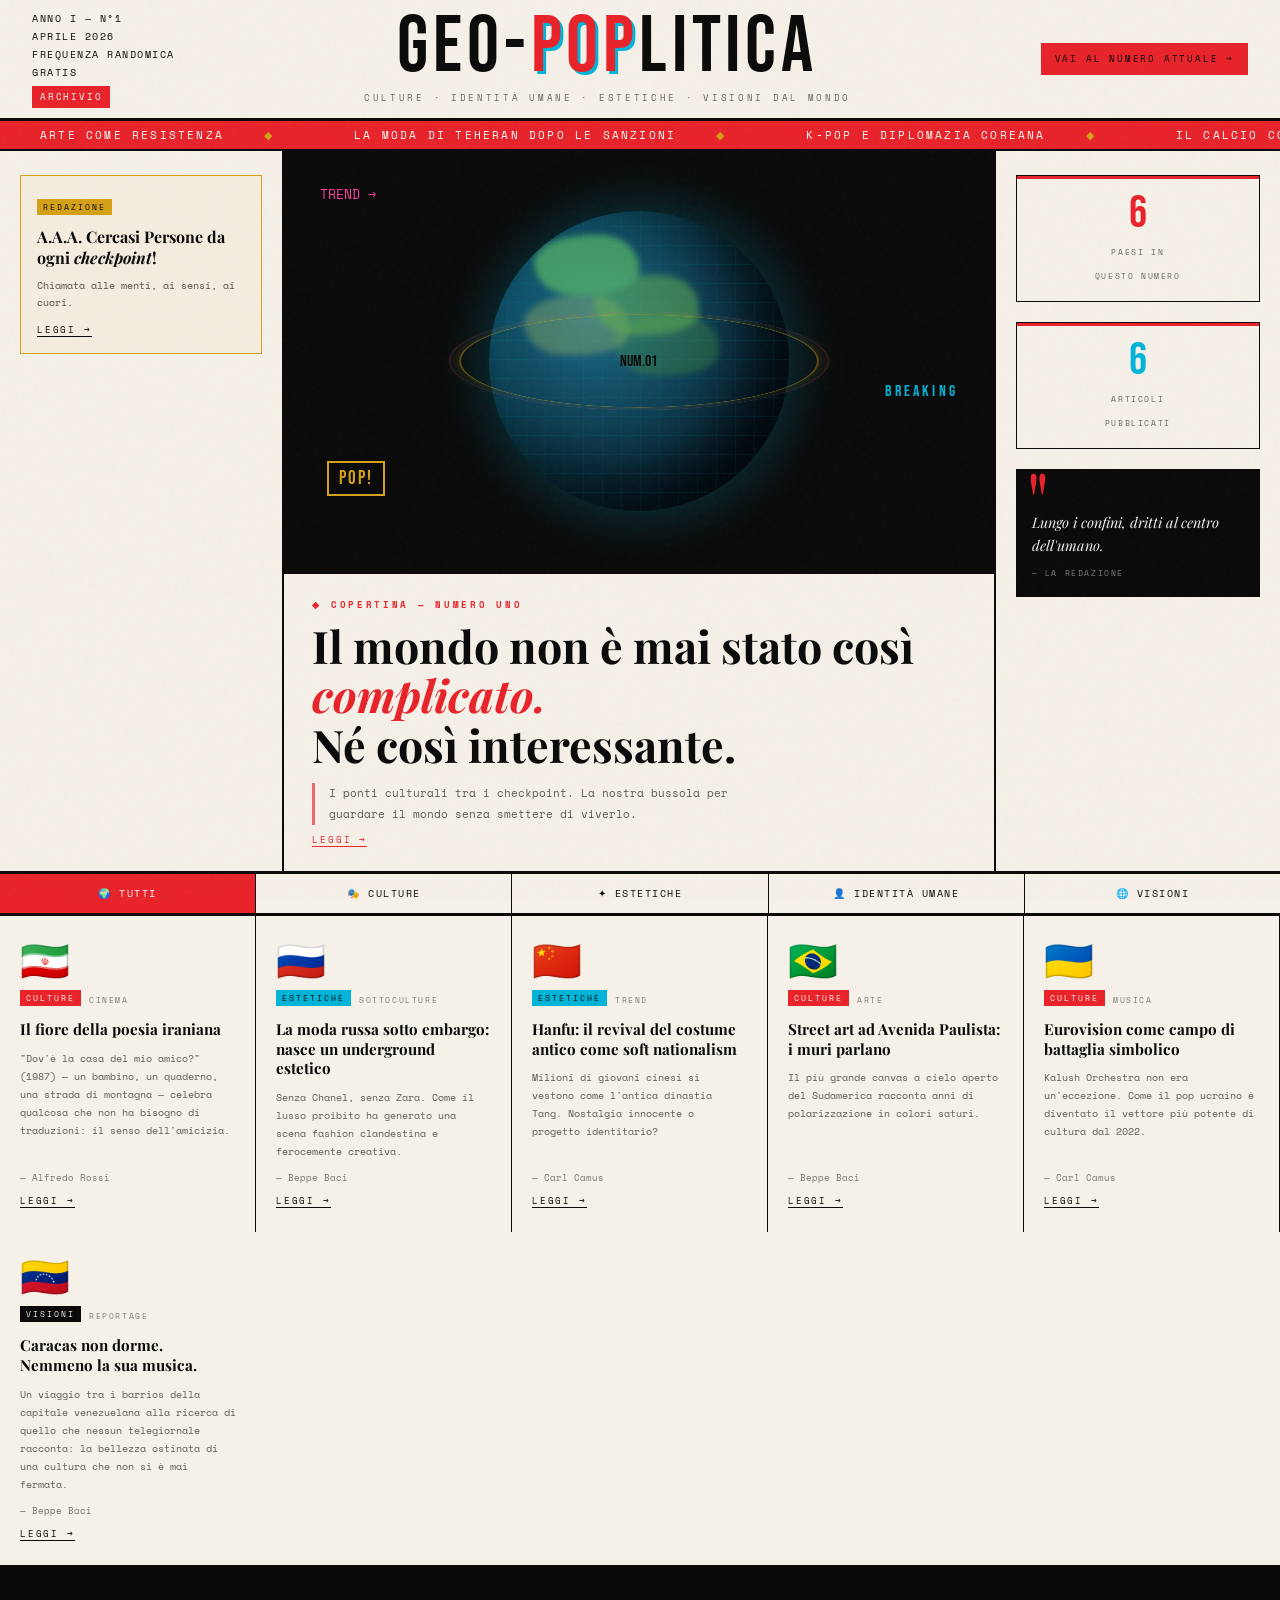
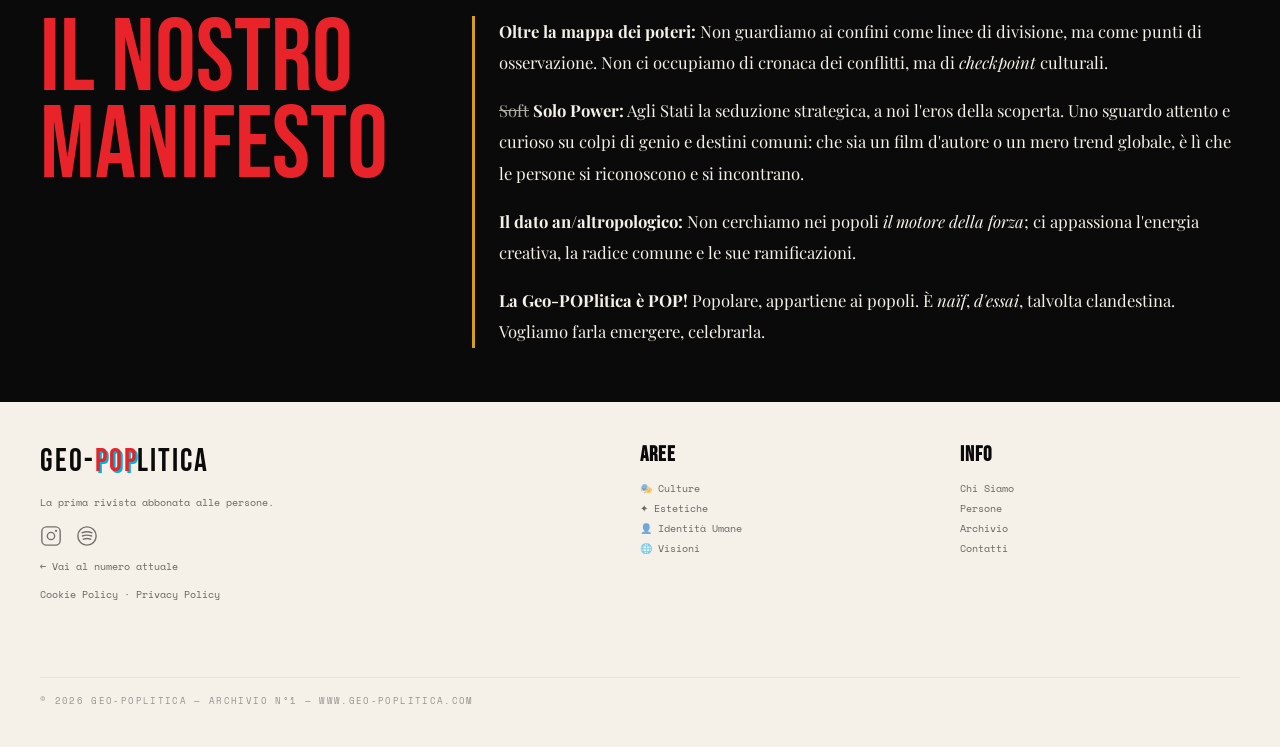
==== archivio/numero-1/index.html @ ca0d6c52 "Update index.html" ====
<!DOCTYPE html>
<html lang="it">
<head>
<meta charset="UTF-8">
<meta name="viewport" content="width=device-width, initial-scale=1.0">
<title>Geo-POPlitica — N°1 Aprile 2026</title>
<link href="https://fonts.googleapis.com/css2?family=Bebas+Neue&family=Oswald:wght@700&family=Playfair+Display:ital,wght@0,400;0,700;1,400;1,700&family=Space+Mono:ital@0;1&display=swap" rel="stylesheet">
<style>
:root{--bg:#f5f0e8;--ink:#0a0a0a;--accent:#e8232a;--gold:#d4a017;--cyan:#00b4d8;--pink:#ff3fa4;--cream:#f5f0e8;--border:rgba(10,10,10,0.15)}
*,*::before,*::after{box-sizing:border-box;margin:0;padding:0}
body{background:var(--bg);color:var(--ink);font-family:'Space Mono',monospace;overflow-x:hidden;cursor:crosshair}
body::before{content:'';position:fixed;inset:0;background-image:url("data:image/svg+xml,%3Csvg viewBox='0 0 256 256' xmlns='http://www.w3.org/2000/svg'%3E%3Cfilter id='noise'%3E%3CfeTurbulence type='fractalNoise' baseFrequency='0.9' numOctaves='4' stitchTiles='stitch'/%3E%3C/filter%3E%3Crect width='100%25' height='100%25' filter='url(%23noise)' opacity='0.04'/%3E%3C/svg%3E");pointer-events:none;z-index:999;opacity:0.6}

.masthead{border-bottom:3px solid var(--ink);padding:10px 32px;display:flex;justify-content:space-between;align-items:center;background:var(--bg);position:sticky;top:0;z-index:100}
.issue-info{font-size:10px;letter-spacing:0.15em;text-transform:uppercase;line-height:1.8}
.freq-label{display:inline}
.freq-label br{display:none}.archive-badge{display:inline-block;background:var(--accent);color:white;font-size:9px;letter-spacing:0.2em;text-transform:uppercase;padding:3px 8px;margin-top:4px}
.logo{text-align:center;flex:1;cursor:pointer}
.logo-main{font-family:'Bebas Neue',sans-serif;font-size:clamp(2.5rem,7vw,5rem);letter-spacing:0.06em;line-height:0.9;display:block}
.logo-geo{color:var(--ink)}
.logo-litica{color:var(--ink)}
.logo-pop{color:var(--accent);position:relative;display:inline-block}
.logo-pop::after{content:'POP';font-family:'Bebas Neue',sans-serif;position:absolute;left:3px;top:3px;color:var(--cyan);z-index:-1;letter-spacing:0.06em}
.logo-sub{font-size:9px;letter-spacing:0.3em;text-transform:uppercase;color:var(--ink);opacity:0.6}
.nav-right{font-size:10px;letter-spacing:0.1em;text-transform:uppercase;text-align:right;line-height:2.2}
.nav-right a{display:block;color:var(--ink);text-decoration:none;transition:color 0.2s}
.nav-right a:hover{color:var(--accent)}

/* 3B FIX: bottone visibile rosso con testo sempre bianco */
.btn-numero-attuale{display:inline-block;background:var(--accent);color:white;font-size:9px;letter-spacing:0.2em;text-transform:uppercase;padding:6px 14px;text-decoration:none;transition:background 0.2s;border:none}
.btn-numero-attuale:hover{background:#b01020;color:white}

.ticker-wrap{background:var(--accent);color:white;overflow:hidden;padding:6px 0;border-bottom:2px solid var(--ink)}
.ticker{display:flex;white-space:nowrap;animation:ticker 30s linear infinite;font-size:11px;letter-spacing:0.2em;text-transform:uppercase}
.ticker span{padding:0 40px}
.ticker span::after{content:'◆';margin-left:40px;color:var(--gold)}
@keyframes ticker{0%{transform:translateX(0)}100%{transform:translateX(-50%)}}

.tag{font-size:8px;letter-spacing:0.25em;text-transform:uppercase;background:var(--ink);color:var(--cream);padding:2px 6px;display:inline-block;margin-bottom:4px}
.tag.red{background:var(--accent);color:white}
.tag.gold{background:var(--gold);color:#0a0a0a}
.tag.cyan{background:var(--cyan);color:#0a0a0a}
.tag-sub{font-size:8px;letter-spacing:0.2em;text-transform:uppercase;opacity:0.5}

#page-home{display:block}
#page-articolo{display:none}

.hero{display:grid;grid-template-columns:1fr 2.5fr 1fr;border-bottom:3px solid var(--ink);min-height:70vh}
.col-left{border-right:2px solid var(--ink);padding:24px 20px;display:flex;flex-direction:column;gap:20px}
.cercasi-box{border:1px solid var(--gold);padding:16px;cursor:pointer;background:rgba(212,160,23,0.04);transition:background 0.2s}
.cercasi-box:hover{background:rgba(212,160,23,0.10)}
.cercasi-box h3{font-family:'Playfair Display',serif;font-size:1rem;line-height:1.3;margin:8px 0;font-weight:700}
.cercasi-box p{font-size:10px;line-height:1.7;opacity:0.7}
.col-center{border-right:2px solid var(--ink);display:flex;flex-direction:column;overflow:hidden}

/* Cover text cliccabile */
.cover-text{padding:24px 28px;background:var(--bg);border-top:3px solid var(--ink);cursor:pointer;transition:background 0.2s}
.cover-text:hover{background:#ede8df}
.cover-visual{flex:1;position:relative;background:#0a0a0a;display:flex;align-items:center;justify-content:center;min-height:420px;overflow:hidden}

.globe-container{position:relative;width:300px;height:300px}
.globe{width:300px;height:300px;border-radius:50%;background:radial-gradient(circle at 35% 35%,#1a6b8a,#0a2a3a 60%,#000810);position:relative;box-shadow:inset -30px -20px 60px rgba(0,0,0,0.8),inset 15px 10px 40px rgba(0,180,216,0.15),0 0 60px rgba(0,180,216,0.3);overflow:hidden;animation:globeRotate 20s linear infinite}
@keyframes globeRotate{0%,100%{box-shadow:inset -30px -20px 60px rgba(0,0,0,0.8),inset 15px 10px 40px rgba(0,180,216,0.15),0 0 60px rgba(0,180,216,0.3)}50%{box-shadow:inset -20px -30px 60px rgba(0,0,0,0.8),inset 25px 5px 40px rgba(0,180,216,0.2),0 0 80px rgba(0,180,216,0.4)}}
.globe::before{content:'';position:absolute;inset:0;background:repeating-linear-gradient(0deg,transparent,transparent 18px,rgba(0,180,216,0.08) 18px,rgba(0,180,216,0.08) 19px),repeating-linear-gradient(90deg,transparent,transparent 18px,rgba(0,180,216,0.06) 18px,rgba(0,180,216,0.06) 19px);border-radius:50%}
.globe::after{content:'';position:absolute;top:8%;left:15%;width:35%;height:20%;background:rgba(100,200,100,0.6);border-radius:60% 40% 50% 40%/50% 60% 40% 60%;filter:blur(3px);box-shadow:60px 40px 0 rgba(100,180,80,0.5),-10px 60px 0 rgba(150,180,100,0.4),80px 80px 0 rgba(80,160,60,0.3)}
.globe-ring{position:absolute;top:50%;left:50%;transform:translate(-50%,-50%) rotateX(75deg);width:360px;height:360px;border-radius:50%;border:2px solid rgba(212,160,23,0.4);box-shadow:0 0 20px rgba(212,160,23,0.2)}
.globe-ring-2{position:absolute;top:50%;left:50%;transform:translate(-50%,-50%) rotateX(75deg) rotateZ(30deg);width:380px;height:380px;border-radius:50%;border:1px solid rgba(255,63,164,0.3)}
.pop-el{position:absolute;font-family:'Bebas Neue',sans-serif;animation:float 6s ease-in-out infinite}
.pop-el:nth-child(1){top:12%;right:8%;font-size:3.5rem;color:var(--accent);opacity:0.9}
.pop-el:nth-child(2){bottom:18%;left:6%;font-size:1.2rem;color:var(--gold);border:2px solid var(--gold);padding:4px 10px;animation-delay:-2s;letter-spacing:0.1em}
.pop-el:nth-child(3){top:55%;right:5%;font-size:1rem;color:#00b4d8;animation-delay:-4s;letter-spacing:0.2em}
.pop-el:nth-child(4){top:8%;left:5%;font-size:0.8rem;color:#ff3fa4;font-family:'Space Mono',monospace;animation-delay:-1s}
@keyframes float{0%,100%{transform:translateY(0)}50%{transform:translateY(-12px)}}

.cover-kicker{font-size:9px;letter-spacing:0.3em;text-transform:uppercase;color:var(--accent);margin-bottom:10px;font-weight:bold}
.cover-headline{font-family:'Playfair Display',serif;font-size:clamp(1.6rem,3.5vw,2.8rem);line-height:1.1;font-weight:700;margin-bottom:14px}
.cover-headline em{font-style:italic;color:var(--accent)}
.cover-desc{font-size:11px;line-height:1.9;opacity:0.65;max-width:460px;border-left:3px solid var(--accent);padding-left:14px}
.cover-hint{font-size:9px;letter-spacing:0.2em;text-transform:uppercase;color:var(--accent);border-bottom:1px solid var(--accent);width:fit-content;margin-top:8px;display:block;cursor:pointer}

.col-right{padding:24px 20px;display:flex;flex-direction:column;gap:20px}
.stat-block{text-align:center;border:1px solid var(--ink);padding:16px 10px;position:relative}
.stat-block::before{content:'';position:absolute;top:0;left:0;right:0;height:3px;background:var(--accent)}
.stat-num{font-family:'Bebas Neue',sans-serif;font-size:2.8rem;color:var(--accent);line-height:1;display:block}
.stat-label{font-size:8px;letter-spacing:0.2em;text-transform:uppercase;opacity:0.6;margin-top:4px;line-height:1.5}
.pullquote{background:var(--ink);color:var(--cream);padding:18px 16px;position:relative}
.pullquote::before{content:'"';font-family:'Playfair Display',serif;font-size:5rem;color:var(--accent);position:absolute;top:-10px;left:10px;line-height:1}
.pullquote p{font-family:'Playfair Display',serif;font-style:italic;font-size:0.9rem;line-height:1.6;padding-top:24px}
.pullquote cite{display:block;font-size:8px;letter-spacing:0.2em;text-transform:uppercase;opacity:0.5;margin-top:10px;font-style:normal}

.sections-bar{display:flex;border-bottom:3px solid var(--ink);overflow-x:auto}
.section-tab{flex:1;min-width:100px;padding:12px 16px;text-align:center;font-size:10px;letter-spacing:0.15em;text-transform:uppercase;border-right:1px solid var(--ink);cursor:pointer;transition:background 0.2s,color 0.2s;color:var(--ink)}
.section-tab:last-child{border-right:none}
.section-tab:hover{background:var(--ink);color:var(--cream)}
.section-tab.active{background:var(--accent);color:white}

.card-grid{display:grid;grid-template-columns:repeat(5,1fr);border-bottom:3px solid var(--ink)}
.card{border-right:1px solid var(--ink);padding:24px 20px;display:flex;flex-direction:column;gap:10px;cursor:pointer;overflow:hidden;transition:background 0.3s,color 0.3s;color:var(--ink)}
.card:hover{background:var(--ink);color:var(--cream)}
.card:last-child{border-right:none}
.card-icon{font-size:2.5rem;line-height:1}
.card-tags{display:flex;align-items:center;gap:8px;flex-wrap:wrap}
.card h3{font-family:'Playfair Display',serif;font-size:0.95rem;line-height:1.3;font-weight:700}
.card p{font-size:10px;line-height:1.8;opacity:0.65;flex:1}
.card-link{font-size:9px;letter-spacing:0.2em;text-transform:uppercase;color:inherit;border-bottom:1px solid currentColor;width:fit-content}
.card-autore{font-size:9px;opacity:0.55;color:inherit}

/* Empty state */
.empty-state{padding:32px 24px;text-align:center;border:1px dashed var(--border);color:var(--ink);opacity:0.5;font-size:11px;letter-spacing:0.2em;text-transform:uppercase;grid-column:1/-1}

/* MANIFESTO — solo strong è bold */
.manifesto{padding:48px 40px;display:grid;grid-template-columns:1fr 2fr;gap:48px;align-items:start;border-bottom:3px solid var(--ink);background:#0a0a0a;color:#f5f0e8}
.manifesto-label{font-family:'Bebas Neue',sans-serif;font-size:clamp(3rem,8vw,7rem);line-height:0.85;color:var(--accent)}
.manifesto-text{font-family:'Playfair Display',serif;font-size:clamp(0.9rem,1.3vw,1.1rem);line-height:1.9;border-left:3px solid var(--gold);padding-left:24px;color:#f5f0e8;font-weight:400 !important;font-style:normal !important}
.manifesto-text *{font-weight:400 !important;font-style:normal !important}
.manifesto-text strong{font-weight:700 !important;font-style:normal !important}
.manifesto-text em{font-style:italic !important;font-weight:400 !important}
.manifesto-text s{text-decoration:line-through;opacity:0.7}
.manifesto-text p{margin-bottom:16px}
.manifesto-text p:last-child{margin-bottom:0}

.articolo-wrap{max-width:780px;margin:0 auto;padding:48px 40px}
.articolo-back{font-size:10px;letter-spacing:0.2em;text-transform:uppercase;color:var(--accent);cursor:pointer;display:inline-flex;align-items:center;gap:8px;margin-bottom:24px;border-bottom:1px solid var(--accent);padding-bottom:4px}
.articolo-back:hover{opacity:0.7}
.articolo-meta{display:flex;align-items:center;gap:10px;flex-wrap:wrap;margin-bottom:16px}
.articolo-paese-label{font-size:10px;letter-spacing:0.15em;text-transform:uppercase;opacity:0.5}
.articolo-titolo{font-family:'Playfair Display',serif;font-size:clamp(1.8rem,4vw,3rem);line-height:1.15;font-weight:700;margin-bottom:24px}
.articolo-titolo em{font-style:italic;color:var(--accent)}
.articolo-titolo i{font-style:italic}
.articolo-divider{border:none;border-top:3px solid var(--ink);margin-bottom:32px}
.articolo-body{font-family:'Playfair Display',serif;font-size:1.1rem;line-height:1.9}
.articolo-body p{margin-bottom:20px}
.articolo-body em{font-style:italic}
.em-rosso{font-style:italic;color:var(--accent)}
.articolo-body strong{font-weight:700}
.firma-label{font-size:9px;letter-spacing:0.2em;text-transform:uppercase;opacity:0.5}
.btn-link{display:inline-block;background:var(--accent);color:white;padding:12px 24px;font-family:'Space Mono',monospace;font-size:11px;letter-spacing:0.15em;text-transform:uppercase;text-decoration:none;margin-top:8px;transition:background 0.2s}
.btn-link:hover{background:var(--ink)}

footer{display:grid;grid-template-columns:2fr 1fr 1fr;gap:40px;padding:40px;border-top:3px solid var(--ink);background:var(--bg)}
footer h4{font-family:'Bebas Neue',sans-serif;font-size:1.3rem;margin-bottom:12px;letter-spacing:0.05em}
footer p,footer li{font-size:10px;line-height:2;opacity:0.6;list-style:none}
footer a{color:inherit;text-decoration:none}
footer a:hover{color:var(--accent)}
.footer-logo{font-family:'Bebas Neue',sans-serif;font-size:2rem;margin-bottom:12px;display:block;cursor:pointer;letter-spacing:0.06em;color:var(--ink)}
.footer-pop{color:var(--accent);display:inline-block;text-shadow:2px 2px 0 var(--cyan)}
.footer-social-icon{color:#0a0a0a;opacity:0.55;display:flex;align-items:center;text-decoration:none;transition:color 0.2s,opacity 0.2s}
.footer-social-icon:hover{color:var(--accent);opacity:1}
/* mobile-pullquote: hidden on desktop */
.mobile-pullquote{display:none}
.copyright{border-top:1px solid var(--border);margin-top:32px;padding-top:16px;font-size:9px;letter-spacing:0.15em;opacity:0.4;text-transform:uppercase}

/* ── HAMBURGER (mobile) ── */
.nav-hamburger{display:none;flex-direction:column;gap:4px;cursor:pointer;padding:4px;background:none;border:none}
.nav-hamburger span{display:block;width:20px;height:2px;background:var(--ink)}
.nav-mobile-menu{display:none;position:absolute;top:100%;right:0;background:var(--bg);border:2px solid var(--ink);border-top:none;z-index:200;min-width:180px}
.nav-mobile-menu a{display:block;padding:10px 16px;font-size:10px;letter-spacing:0.15em;text-transform:uppercase;color:var(--ink);text-decoration:none;border-bottom:1px solid rgba(0,0,0,0.1)}
.nav-mobile-menu a:last-child{border-bottom:none}
.nav-mobile-menu a:hover{color:var(--accent)}
.nav-mobile-menu.open{display:block}
.masthead{position:relative}

@keyframes slideIn{from{opacity:0;transform:translateY(20px)}to{opacity:1;transform:translateY(0)}}
.page-enter{animation:slideIn 0.4s ease both}

@media(max-width:900px){
  .masthead{padding:8px 16px}
  .issue-info{font-size:8px;line-height:1.6}
  .logo-sub{font-size:7px;letter-spacing:0.2em}
  .nav-right{display:none}
  .nav-hamburger{display:flex}
  .freq-label{display:block}
  .freq-label br{display:block}
  .hero{display:flex;flex-direction:column;min-height:auto}
  .col-center{order:1;border-right:none}
  .col-center .cover-text{border-bottom:2px solid var(--ink)}
  .col-left{order:2;display:block;border-right:none;border-bottom:2px solid var(--ink);padding:0;gap:0}
  .col-right{order:3;display:flex;flex-direction:row;flex-wrap:wrap;border-top:1px solid rgba(0,0,0,0.1);padding:0;gap:0;border-bottom:2px solid var(--ink)}
  .col-right .stat-block{flex:1 0 40%;border:none;border-right:1px solid rgba(0,0,0,0.1);padding:10px 8px}
  .col-right .stat-block:last-of-type{border-right:none}
  .col-right .stat-num{font-size:2rem}
  .col-right .stat-label{font-size:7px}
  .col-right .pullquote{display:none}
  /* 4: mobile pullquote between cards and manifesto */
  .mobile-pullquote{
    display:block;
    background:#0a0a0a;
    color:#f5f0e8;
    padding:20px 20px 16px;
    position:relative;
    border-bottom:3px solid var(--ink)
  }
  .mobile-pullquote::before{content:'"';font-family:'Playfair Display',serif;font-size:4rem;color:var(--accent);position:absolute;top:-8px;left:12px;line-height:1}
  .mobile-pullquote p{font-family:'Playfair Display',serif;font-style:italic;font-size:0.95rem;line-height:1.6;padding-top:20px;color:#f5f0e8}
  .mobile-pullquote cite{display:block;font-size:8px;letter-spacing:0.2em;text-transform:uppercase;opacity:0.45;margin-top:8px;font-style:normal;color:#f5f0e8}
  .cover-hint{margin-top:6px}
  .cercasi-box{margin:12px;width:calc(100% - 24px)}
  .sections-bar{overflow-x:auto;-webkit-overflow-scrolling:touch;scrollbar-width:none}
  .sections-bar::-webkit-scrollbar{display:none}
  .section-tab{flex:0 0 auto;padding:10px 12px;font-size:9px}
  .card-grid{grid-template-columns:repeat(2,1fr);border-bottom:3px solid var(--ink)}
  .card{padding:12px;gap:8px;min-height:160px;border-bottom:1px solid rgba(0,0,0,0.1);border-right:1px solid rgba(0,0,0,0.1)}
  .card:nth-child(even){border-right:none}
  .card:last-child{border-bottom:none}
  .card:nth-last-child(2):nth-child(odd){border-bottom:none}
  .card h3{font-size:0.85rem}
  .card p{font-size:9px}
  footer{grid-template-columns:1fr 1fr;padding:24px 16px;gap:16px}
  footer>div:first-child{grid-column:1/-1}
  footer>div:last-child{grid-column:1/-1}
  .manifesto{grid-template-columns:1fr;padding:28px 20px;gap:16px}
  .manifesto-label{font-size:3rem;margin-bottom:0}
  .manifesto-text{font-size:0.8rem}
  .articolo-wrap{padding:24px 16px}
}
/* ── REPORTAGE ── */
.art-occhiello{font-family:'Playfair Display',serif;font-size:1.05rem;line-height:1.7;font-style:italic;opacity:0.65;margin-bottom:28px;border-left:3px solid var(--accent);padding-left:16px}
.r-section-title{font-family:'Space Mono',monospace;font-size:10px;letter-spacing:0.35em;text-transform:uppercase;color:var(--accent);margin:32px 0 14px;border-bottom:1px solid rgba(232,35,42,0.25);padding-bottom:6px;clear:both}
.reportage p{font-family:'Playfair Display',serif;font-size:1.05rem;line-height:1.9;color:var(--ink);margin-bottom:20px}
.r-foto-placeholder{width:100%;display:flex;align-items:center;justify-content:center;font-family:'Space Mono',monospace;font-size:8px;letter-spacing:0.12em;text-transform:uppercase;text-align:center;padding:12px;min-height:180px}
.r-fp-scuro{background:#1a1a1a;color:rgba(245,240,232,0.25)}
.r-fp-caldo{background:#3d2010;color:rgba(245,240,232,0.25)}
.r-fp-cielo{background:#0a2a3d;color:rgba(245,240,232,0.25)}
.r-fp-verde{background:#0a1f0a;color:rgba(245,240,232,0.25)}
.r-fp-grigio{background:#1f1f1f;color:rgba(245,240,232,0.25)}
.r-foto-caption{display:flex;justify-content:space-between;font-family:'Space Mono',monospace;font-size:8px;letter-spacing:0.1em;opacity:0.4;padding:5px 0;border-top:1px solid rgba(0,0,0,0.1);margin-bottom:20px}
.r-foto-dx{display:grid;grid-template-columns:1fr 1fr;gap:28px;align-items:start;margin:24px 0}
.r-foto-sx{display:grid;grid-template-columns:1fr 1fr;gap:28px;align-items:start;margin:24px 0}
.r-testo{font-family:'Playfair Display',serif;font-size:1.05rem;line-height:1.9;color:var(--ink)}
.r-testo p{margin-bottom:16px}
.r-foto-col{}
.r-foto-doppia{display:grid;grid-template-columns:1fr 1fr;gap:16px;margin:24px 0}
.r-foto-feature{margin:32px 0;position:relative;overflow:hidden}
.r-foto-overlay{position:absolute;bottom:0;left:0;right:0;background:linear-gradient(to top,rgba(10,10,10,0.88),transparent);padding:24px 20px 16px}
.r-overlay-title{font-family:'Playfair Display',serif;font-size:1.1rem;font-weight:700;color:#f5f0e8;margin-bottom:5px}
.r-overlay-caption{display:flex;justify-content:space-between;font-family:'Space Mono',monospace;font-size:8px;color:rgba(245,240,232,0.45);letter-spacing:0.1em}
.r-nota-margine{float:right;width:200px;margin:0 0 20px 28px;border-left:3px solid var(--gold);padding-left:12px;clear:right}
.r-nota-label{font-family:'Space Mono',monospace;font-size:8px;letter-spacing:0.2em;text-transform:uppercase;color:var(--gold);display:block;margin-bottom:5px}
.r-nota-margine p{font-family:'Space Mono',monospace !important;font-size:9px !important;line-height:1.7;opacity:0.55;margin-bottom:0 !important}
.r-pullquote{margin:32px 0;padding:24px 28px;background:var(--ink);color:var(--cream);position:relative;clear:both}
.r-pullquote::before{content:'"';font-family:'Playfair Display',serif;font-size:5rem;color:var(--accent);position:absolute;top:-12px;left:14px;line-height:1}
.r-pullquote p{font-family:'Playfair Display',serif !important;font-style:italic;font-size:1.1rem !important;line-height:1.7;padding-top:24px;color:var(--cream) !important;margin-bottom:0 !important}
.r-pullquote cite{display:block;font-family:'Space Mono',monospace;font-size:8px;letter-spacing:0.2em;text-transform:uppercase;opacity:0.4;margin-top:10px;font-style:normal}
@media(max-width:700px){
  .r-foto-dx,.r-foto-sx,.r-foto-doppia{grid-template-columns:1fr}
  .r-nota-margine{float:none;width:100%;margin:0 0 16px 0}
  .r-foto-sx .r-foto-col{order:-1}
}
</style>
</head>
<body>

<header class="masthead">
  <div class="issue-info">
    Anno I — N°1<br>Aprile 2026<br><span class="freq-label">Frequenza <br class="freq-br">Randomica</span><br>Gratis<br>
    <span class="archive-badge">Archivio</span>
  </div>
  <div class="logo" onclick="window.location.href='../../index.html'">
    <span class="logo-main"><span class="logo-geo">GEO-</span><span class="logo-pop">POP</span><span class="logo-litica">LITICA</span></span>
    <span class="logo-sub">Culture · Identità Umane · Estetiche · Visioni dal Mondo</span>
  </div>
  <nav class="nav-right">
    <a href="../../index.html" class="btn-numero-attuale">Vai al numero attuale →</a>
  </nav>
  <button class="nav-hamburger" onclick="this.nextElementSibling.classList.toggle('open')" aria-label="Menu">
    <span></span><span></span><span></span>
  </button>
  <div class="nav-mobile-menu">
    <a href="../../index.html" class="btn-numero-attuale" style="margin:10px 16px;display:inline-block">Vai al numero attuale →</a>
  </div>
</header>

<div class="ticker-wrap">
  <div class="ticker">
    <span>Arte come resistenza</span><span>La moda di Teheran dopo le sanzioni</span><span>K-Pop e diplomazia coreana</span><span>Il calcio come soft power</span><span>I ponti culturali tra i check point</span>
    <span>Arte come resistenza</span><span>La moda di Teheran dopo le sanzioni</span><span>K-Pop e diplomazia coreana</span><span>Il calcio come soft power</span><span>I ponti culturali tra i check point</span>
  </div>
</div>

<div id="page-home" class="pagina">
  <main class="hero">
    <aside class="col-left">
      <div class="cercasi-box" onclick="apriArticolo('cercasi-collaboratori')">
        <span class="tag gold">Redazione</span>
        <h3>A.A.A. Cercasi Persone da ogni <em>checkpoint</em>!</h3>
        <p>Chiamata alle menti, ai sensi, ai cuori.</p>
        <span class="card-link" style="display:block;margin-top:12px">Leggi →</span>
      </div>
    </aside>

    <section class="col-center">
      <div class="cover-visual">
        <div class="globe-container">
          <div class="globe"></div><div class="globe-ring"></div><div class="globe-ring-2"></div>
        </div>
        <div class="pop-el">POP!</div>
        <div class="pop-el">BREAKING</div>
        <div class="pop-el">TREND →</div>
        <div class="pop-el">Num.01</div>
      </div>
      <!-- Cover text cliccabile apre l'editoriale -->
      <div class="cover-text" onclick="apriArticolo('n1-editoriale')">
        <div class="cover-kicker">◆ Copertina — Numero Uno</div>
        <h1 class="cover-headline">Il mondo non è mai stato così <em>complicato.</em><br>Né così interessante.</h1>
        <p class="cover-desc">I ponti culturali tra i checkpoint. La nostra bussola per guardare il mondo senza smettere di viverlo.</p>
        <p class="cover-hint">Leggi →</p>
      </div>
    </section>

    <aside class="col-right">
      <div class="stat-block"><span class="stat-num">6</span><span class="stat-label">Paesi in<br>questo numero</span></div>
      <div class="stat-block"><span class="stat-num" style="color:var(--cyan)">6</span><span class="stat-label">Articoli<br>pubblicati</span></div>
      <div class="pullquote">
        <p>Lungo i confini, dritti al centro dell'umano.</p>
        <cite>— La Redazione</cite>
      </div>
    </aside>
  </main>

  <nav class="sections-bar">
    <div class="section-tab active" id="tab-tutti"     onclick="filtra('Tutti',this)">🌍 Tutti</div>
    <div class="section-tab"        id="tab-culture"   onclick="filtra('Culture',this)">🎭 Culture</div>
    <div class="section-tab"        id="tab-estetiche" onclick="filtra('Estetiche',this)">✦ Estetiche</div>
    <div class="section-tab"        id="tab-identita"  onclick="filtra('Identità Umane',this)">👤 Identità Umane</div>
    <div class="section-tab"        id="tab-visioni"   onclick="filtra('Visioni',this)">🌐 Visioni</div>
  </nav>

  <section class="card-grid" id="card-grid"></section>

  <div class="mobile-pullquote">
    <p>Lungo i confini, dritti al centro dell'umano.</p>
    <cite>— La Redazione</cite>
  </div>

  <section class="manifesto">
    <div class="manifesto-label">Il nostro<br>mani&shy;festo</div>
    <div class="manifesto-text">
      <p><strong>Oltre la mappa dei poteri:</strong> Non guardiamo ai confini come linee di divisione, ma come punti di osservazione. Non ci occupiamo di cronaca dei conflitti, ma di <em>checkpoint</em> culturali.</p>
      <p><strong><s>Soft</s> Solo Power:</strong> Agli Stati la seduzione strategica, a noi l'eros della scoperta. Uno sguardo attento e curioso su colpi di genio e destini comuni: che sia un film d'autore o un mero trend globale, è lì che le persone si riconoscono e si incontrano.</p>
      <p><strong>Il dato an/altropologico:</strong> Non cerchiamo nei popoli <em>il motore della forza</em>; ci appassiona l'energia creativa, la radice comune e le sue ramificazioni.</p>
      <p><strong>La Geo-POPlitica è POP!</strong> Popolare, appartiene ai popoli. È <em>naïf</em>, <em>d'essai</em>, talvolta clandestina. Vogliamo farla emergere, celebrarla.</p>
    </div>
  </section>
</div>

<div id="page-articolo" class="pagina" style="display:none;">
  <div class="articolo-wrap" id="articolo-contenuto"></div>
</div>

<footer>
  <div>
    <span class="footer-logo" onclick="window.location.href='../../index.html'">GEO-<span class="footer-pop">POP</span>LITICA</span>
    <p>La prima rivista abbonata alle persone.</p>
    <div style="display:flex;gap:14px;margin:12px 0 10px">
      <a href="https://instagram.com/geopoplitica" target="_blank" class="footer-social-icon" aria-label="Instagram">
        <svg viewBox="0 0 24 24" fill="none" stroke="currentColor" stroke-width="1.5" width="22" height="22"><rect x="2" y="2" width="20" height="20" rx="5" ry="5"/><circle cx="12" cy="12" r="4"/><circle cx="17.5" cy="6.5" r="1.2" fill="currentColor" stroke="none"/></svg>
      </a>
      <a href="https://open.spotify.com/user/geopoplitica" target="_blank" class="footer-social-icon" aria-label="Spotify">
        <svg viewBox="0 0 24 24" fill="none" stroke="currentColor" stroke-width="1.5" width="22" height="22"><circle cx="12" cy="12" r="10"/><path d="M8 15.5c2.5-1 5.5-1 8 0" stroke-linecap="round"/><path d="M7 12c3-1.2 6.5-1.2 10 0" stroke-linecap="round"/><path d="M6.5 8.5c3.5-1.5 7.5-1.5 11 0" stroke-linecap="round"/></svg>
      </a>
    </div>
    <p style="margin-top:4px;">← <a href="../../index.html">Vai al numero attuale</a></p>
    <p style="margin-top:8px;">
      <a href="../../index.html?pagina=cookie">Cookie Policy</a> ·
      <a href="../../index.html?pagina=privacy">Privacy Policy</a>
    </p>
  </div>
  <div>
    <h4>Aree</h4>
    <ul>
      <li><a href="../../index.html?archivio=Culture">🎭 Culture</a></li>
      <li><a href="../../index.html?archivio=Estetiche">✦ Estetiche</a></li>
      <li><a href="../../index.html?archivio=Identità Umane">👤 Identità Umane</a></li>
      <li><a href="../../index.html?archivio=Visioni">🌐 Visioni</a></li>
    </ul>
  </div>
  <div>
    <h4>Info</h4>
    <ul>
      <li><a href="../../index.html?archivio=chisiamo">Chi Siamo</a></li>
      <li><a href="../../index.html?archivio=persone">Persone</a></li>
      <li><a href="../../index.html?archivio=tutti">Archivio</a></li>
      <li><a href="../../index.html?archivio=contatti">Contatti</a></li>
    </ul>
  </div>
  <div class="copyright" style="grid-column:1/-1">
    © 2026 Geo-POPlitica — Archivio N°1 — www.geo-poplitica.com
  </div>
</footer>

<script>
const ARTICOLI_N1 = [
  {
    id:'n1-editoriale', paese:'🌍 Ovunque', categoria:'Redazione', sottocategoria:'Editoriale', autore:'Geo-POPlitica',
    titolo:'Il mondo non è mai stato così complicato. Né così interessante.',
    anteprima:'I ponti culturali tra i checkpoint. La nostra bussola per guardare il mondo senza smettere di viverlo.',
    testo:`<p class="art-occhiello" style="font-family:'Playfair Display',serif;font-style:italic;opacity:0.65;border-left:3px solid #e8232a;padding-left:16px;margin-bottom:24px;">I ponti culturali tra i checkpoint. La nostra bussola per guardare il mondo senza smettere di viverlo.</p><p>Il mondo non è mai stato così complicato. Né così interessante.</p><p>Partiamo da questa contraddizione — e ne facciamo la nostra bussola. Geo-POPlitica nasce per chi vuole capire il mondo senza smettere di viverlo.</p><p>Il nostro scopo è mostrare la vasta gamma di sfumature del mondo alla luce degli eventi moderni — i ponti culturali tra i check point. Non prendiamo posizione sui conflitti. Usiamo gli eventi come fonte di luce per far emergere la creatività dei popoli, la loro bellezza, la loro irriducibile umanità.</p>`
  },
  {
    id:'cercasi-collaboratori', paese:'🌍 Ovunque', categoria:'Redazione', sottocategoria:'Annunci', autore:'Geo-POPlitica',
    titolo:'A.A.A. Cercasi Persone da ogni <i>checkpoint</i>!',
    anteprima:'Chiamata alle menti, ai sensi, ai cuori.',
    testo:`<p class="art-occhiello" style="font-family:'Playfair Display',serif;font-style:italic;opacity:0.65;border-left:3px solid #e8232a;padding-left:16px;margin-bottom:24px;">Chiamata alle menti, ai sensi, ai cuori.</p>
<p style="font-family:'Playfair Display',serif;font-size:1.05rem;line-height:1.9">Geo-POPlitica nasce come progetto collettivo. Cerchiamo persone che ne condividono l'urgenza e che amano scrivere, fotografare, disegnare, viaggiare e mostrare il proprio sguardo sul mondo.</p>
<p style="font-family:'Playfair Display',serif;font-size:1.05rem;line-height:1.9">Parlaci un po' di te, condividi qualcosa di quello che fai tramite un link al tuo sito, blog o account social pubblico (non usare allegati), e raccontaci cosa ti piacerebbe realizzare.</p>
<p style="font-family:'Playfair Display',serif;font-size:1.05rem;line-height:1.9">Abbiamo quattro aree tematiche tra cui muoverci con comodità. Ad esempio:</p>
<p style="font-family:'Playfair Display',serif;font-size:1.05rem;line-height:1.9"><strong>1. Culture: patrimonio e nuove forme espressive.</strong><br>Dall'eredità delle grandi tradizioni artistico-culturali alle scene underground globali.<br> Hai visto qualcosa che ti ha colpito (un film, un concerto, una mostra) e sai perché conta? Questo è il posto giusto.</p>
<p style="font-family:'Playfair Display',serif;font-size:1.05rem;line-height:1.9"><strong>2. Identità Umane: il volto.</strong><br>Ritratti d'autore, monografie, interviste: chi i luoghi li abita, li sogna e ci lega a loro.</p>
<p style="font-family:'Playfair Display',serif;font-size:1.05rem;line-height:1.9"><strong>3. Estetiche: lo stile della strada.</strong><br>Il "gusto" di un'epoca, il trend del momento, il packaging dei 7-Eleven, le forme che verranno.</p>
<p style="font-family:'Playfair Display',serif;font-size:1.05rem;line-height:1.9"><strong>4. Visioni dal Mondo: lo sguardo e il luogo.</strong><br>Racconti in prosa, reportage fotografici, atmosfere. Puoi portarci in un posto che conosci bene o che hai appena scoperto. Puoi mescolare i generi ed essere soggettivo.</p>
<p style="font-family:'Playfair Display',serif;font-size:1.05rem;line-height:1.9;font-style:italic">Le categorie sono confini che si mescolano tra loro, non sentirti in gabbia.</p>
<p style="font-family:'Playfair Display',serif;font-size:1.05rem;line-height:1.9">Collaboriamo per passione e non per compenso, ma ci teniamo a farlo bene. Ci prendiamo il tempo di leggere tutto quello che riceviamo. Se tra di noi è colpo di fulmine, ti contatteremo.</p>
<p>Scrivici: <a href="mailto:collaborazioni@geo-poplitica.com" class="btn-link" style="display:inline;padding:4px 10px;">collaborazioni@geo-poplitica.com</a></p>`
  },
  {
    id:'iran-kiarostami', paese:'🇮🇷 Iran', categoria:'Culture', sottocategoria:'Cinema', autore:'Alfredo Rossi',
    titolo:'Il fiore della poesia iraniana',
    anteprima:'"Dov\'è la casa del mio amico?" (1987) — un bambino, un quaderno, una strada di montagna — celebra qualcosa che non ha bisogno di traduzioni: il senso dell\'amicizia.',
    testo:`<p class="art-occhiello" style="font-family:'Playfair Display',serif;font-style:italic;opacity:0.65;border-left:3px solid #e8232a;padding-left:16px;margin-bottom:24px;">Abbas Kiarostami è uno dei più grandi poeti del cinema mondiale. "Dov'è la casa del mio amico?" (1987) — un bambino, un quaderno, una strada di montagna — celebra qualcosa che non ha bisogno di traduzioni: il senso dell'amicizia.</p><p>Abbas Kiarostami è uno dei più grandi poeti del cinema mondiale. <em>Dov'è la casa del mio amico?</em> (1987) è un film che si porta dentro senza sforzo.</p><p>Un bambino ha preso per errore il quaderno del compagno di banco. Decide di restituirglielo. La strada è lunga, gli adulti non ascoltano, il sole tramonta.</p><p>Non c'è nessun messaggio politico esplicito. C'è un bambino che vuole bene al suo amico.</p><p><a href="https://youtu.be/5E9ImxdOz7s?is=X2TMFHY0qnOfWMDX" target="_blank" class="btn-link">▶ Guarda su YouTube →</a></p>`
  },
  {
    id:'russia-moda', paese:'🇷🇺 Russia', categoria:'Estetiche', sottocategoria:'Sottoculture', autore:'Beppe Baci',
    titolo:'La moda russa sotto embargo: nasce un underground estetico',
    anteprima:'Senza Chanel, senza Zara. Come il lusso proibito ha generato una scena fashion clandestina e ferocemente creativa.',
    testo:`<p class="art-occhiello" style="font-family:'Playfair Display',serif;font-style:italic;opacity:0.65;border-left:3px solid #e8232a;padding-left:16px;margin-bottom:24px;">Senza Chanel, senza Zara. Come il lusso proibito ha generato una scena fashion clandestina e ferocemente creativa.</p><p>Quando i grandi marchi occidentali hanno chiuso i battenti in Russia, qualcosa di inaspettato è successo: non il vuoto, ma la creatività.</p><p>Una generazione di stilisti russi ha iniziato a guardare dentro — al folklore, all'avanguardia sovietica, alle nonne dei villaggi.</p>`
  },
  {
    id:'cina-hanfu', paese:'🇨🇳 Cina', categoria:'Estetiche', sottocategoria:'Trend', autore:'Carl Camus',
    titolo:'Hanfu: il revival del costume antico come soft nationalism',
    anteprima:'Milioni di giovani cinesi si vestono come l\'antica dinastia Tang. Nostalgia innocente o progetto identitario?',
    testo:`<p class="art-occhiello" style="font-family:'Playfair Display',serif;font-style:italic;opacity:0.65;border-left:3px solid #e8232a;padding-left:16px;margin-bottom:24px;">Milioni di giovani cinesi si vestono come l'antica dinastia Tang. Nostalgia innocente o progetto identitario?</p><p>L'Hanfu — il costume tradizionale delle etnie Han — è diventato un fenomeno di massa. Community online con milioni di iscritti, festival, negozi dedicati.</p>`
  },
  {
    id:'brasile-street-art', paese:'🇧🇷 Brasile', categoria:'Culture', sottocategoria:'Arte', autore:'Beppe Baci',
    titolo:'Street art ad Avenida Paulista: i muri parlano',
    anteprima:'Il più grande canvas a cielo aperto del Sudamerica racconta anni di polarizzazione in colori saturi.',
    testo:`<p class="art-occhiello" style="font-family:'Playfair Display',serif;font-style:italic;opacity:0.65;border-left:3px solid #e8232a;padding-left:16px;margin-bottom:24px;">Il più grande canvas a cielo aperto del Sudamerica racconta anni di polarizzazione in colori saturi.</p><p>Avenida Paulista è il chilometro più denso del Brasile. E sui suoi muri, la storia recente del paese si racconta in colori acrilici.</p>`
  },
  {
    id:'ucraina-eurovision', paese:'🇺🇦 Ucraina', categoria:'Culture', sottocategoria:'Musica', autore:'Carl Camus',
    titolo:'Eurovision come campo di battaglia simbolico',
    anteprima:'Kalush Orchestra non era un\'eccezione. Come il pop ucraino è diventato il vettore più potente di cultura dal 2022.',
    testo:`<p class="art-occhiello" style="font-family:'Playfair Display',serif;font-style:italic;opacity:0.65;border-left:3px solid #e8232a;padding-left:16px;margin-bottom:24px;">Kalush Orchestra non era un'eccezione. Come il pop ucraino è diventato il vettore più potente di cultura dal 2022.</p><p>Nel maggio 2022, la Kalush Orchestra saliva sul palco di Eurovision con un mix di hip-hop e musica folk ucraina. Vincevano con un margine storico.</p><p>La cultura non aspetta la pace per esistere. Spesso è esattamente il contrario.</p>`
  },
  {
    id:'venezuela-caracas-reportage', paese:'🇻🇪 Venezuela', categoria:'Visioni', sottocategoria:'Reportage', autore:'Beppe Baci',
    titolo:'Caracas non dorme. Nemmeno la sua musica.',
    anteprima:'Un viaggio tra i barrios della capitale venezuelana alla ricerca di quello che nessun telegiornale racconta: la bellezza ostinata di una cultura che non si è mai fermata.',
    testo:`
<div class="reportage">

<p class="art-occhiello">Un viaggio tra i barrios della capitale venezuelana alla ricerca di quello che nessun telegiornale racconta: la bellezza ostinata di una cultura che non si è mai fermata.</p>

<div class="r-section-title">I. L'arrivo</div>

<p>L'aereo atterra a Maiquetía alle tre di pomeriggio, quando il caldo è già una presenza fisica. L'aeroporto Simon Bolívar è un brulichio di carrelli, valigie tirate con lo spago, bambini che dormono sulle spalle dei padri. Fuori, Caracas aspetta in fondo alla montagna.</p>

<div class="r-foto-dx">
  <div class="r-testo">
    <p>La strada che scende verso la città è una delle più cinematografiche del continente — tunnel, curve cieche, il mare azzurro che scompare alle spalle mentre davanti emergono i blocchi grigi del barrio La Vega, abbarbicati alla collina come se la gravità fosse solo un consiglio.</p>
    <p>Il mio taxista si chiama Ramón. Guida da trent'anni. "Caracas è come un bolero," dice, "devi conoscerne il ritmo o ti perdi."</p>
  </div>
  <div class="r-foto-col">
    <div class="r-foto-placeholder r-fp-caldo">foto: ramón al volante, caracas attraverso il finestrino</div>
    <div class="r-foto-caption"><span>Ramón, tassista da trent'anni.</span><span>Foto: B. Baci</span></div>
  </div>
</div>

<div class="r-section-title">II. Il Sistema</div>

<div class="r-nota-margine">
  <span class="r-nota-label">Da sapere</span>
  <p>El Sistema fu fondato nel 1975 da José Antonio Abreu con undici bambini in un garage. Oggi conta oltre 400.000 allievi in tutto il Venezuela.</p>
</div>

<p>Ogni venezolano lo conosce. Il Sistema — il programma di orchestre giovanili fondato da José Antonio Abreu nel 1975 — è probabilmente la più grande storia di riscatto culturale del Novecento. Trecentomila bambini, centinaia di orchestre, sparsi in tutto il paese. Gustavo Dudamel è il suo figlio più famoso.</p>
<p>Ma quello che i giornali non raccontano è che il Sistema non si è mai fermato. Neanche durante le crisi più dure, neanche quando gli stipendi degli insegnanti valevano meno di un caffè.</p>

<div class="r-pullquote">
  <p>Non suoniamo perché le cose vanno bene. Suoniamo perché le cose devono andare bene.</p>
  <cite>— Maestro Luis Rodrigo, nucleo di Petare</cite>
</div>

<div class="r-foto-sx">
  <div class="r-foto-col">
    <div class="r-foto-placeholder r-fp-scuro">foto: sala prove petare — bambini con violini</div>
    <div class="r-foto-caption"><span>Nucleo di Petare, sala prove.</span><span>Foto: B. Baci</span></div>
  </div>
  <div class="r-testo">
    <p>María José ha dodici anni e suona la viola nell'orchestra del nucleo di Petare — il barrio più grande di Caracas. Me la presentano in una sala prove che odora di umidità e resina.</p>
    <p>Fuori, la città rumoreggia. Dentro, lei suona uno studio di Bartók con una concentrazione che fa quasi paura.</p>
  </div>
</div>

<div class="r-section-title">III. Salsa, joropo e trap</div>

<p>La notte a Caracas ha una sua logica. Il centro storico si svuota presto, ma i barrios si animano dopo le dieci. In una plaza di Chacao, un sound system spara reggaeton a volume industriale. A cento metri, una band suona joropo con un basso elettrico e una drum machine.</p>

<div class="r-foto-feature">
  <div class="r-foto-placeholder r-fp-scuro" style="height:340px">foto: sessione notturna a chacao — musicisti, luci, movimento</div>
  <div class="r-foto-overlay">
    <div class="r-overlay-title">La notte di Chacao: il joropo incontra l'elettronica</div>
    <div class="r-overlay-caption"><span>Plaza Altamira, Chacao. Ore 23:00.</span><span>Foto: B. Baci</span></div>
  </div>
</div>

<p>Questa è la cosa che stupisce di Caracas: non la crisi, che è reale e devastante, ma la capacità di tenere insieme mondi che altrove starebbero a distanza siderale. La tradizione e il moderno. Il colto e il popolare. Il lutto e la festa.</p>

<div class="r-section-title">IV. I murales di Caracas</div>

<div class="r-foto-doppia">
  <div class="r-foto-item">
    <div class="r-foto-placeholder r-fp-verde" style="height:200px">foto: murale di san agustín</div>
    <div class="r-foto-caption"><span>Murale di San Agustín. Autore anonimo.</span><span>B. Baci</span></div>
  </div>
  <div class="r-foto-item">
    <div class="r-foto-placeholder r-fp-caldo" style="height:200px">foto: dettaglio murale — volti e mani</div>
    <div class="r-foto-caption"><span>Dettaglio. Pennellate larghe, colori saturi.</span><span>B. Baci</span></div>
  </div>
</div>

<p>In un vicolo di San Agustín, un murale lungo venti metri raffigura una festa: tamburi, danza, cibo, bambini che corrono. È bello in modo disarmante. Chi l'ha dipinto non ha lasciato il nome. Non importa — il quartiere è il suo nome.</p>

<div class="r-section-title">V. La partenza</div>

<div class="r-foto-dx">
  <div class="r-testo">
    <p>Quando riparto, all'alba, la città è già sveglia. Un fruttivendolo sistema le sue manghe in piramide perfetta. Dalla finestra aperta di un palazzo, qualcuno suona la tromba.</p>
    <p>Non so se suona per mestiere, per gioia, per abitudine o per necessità. Probabilmente tutte e quattro le cose insieme.</p>
    <p>Caracas non dorme. E la sua musica nemmeno.</p>
  </div>
  <div class="r-foto-col">
    <div class="r-foto-placeholder r-fp-cielo" style="height:220px">foto: alba su caracas — fruttivendolo, luce bassa</div>
    <div class="r-foto-caption"><span>Alba su Caracas. Ore 5:40.</span><span>Foto: B. Baci</span></div>
  </div>
</div>

</div>`
  }
];

const ICONE = {'n1-editoriale':'🌍','cercasi-collaboratori':'🌍','iran-kiarostami':'🇮🇷','russia-moda':'🇷🇺','cina-hanfu':'🇨🇳','brasile-street-art':'🇧🇷','ucraina-eurovision':'🇺🇦','venezuela-caracas-reportage':'🇻🇪'};
const CAT_COLORE = {'Culture':'red','Estetiche':'cyan','Redazione':'gold','Identità Umane':'gold','Visioni':'pink'};

let _storiaArticolo = null;

function renderGrid(filtro, scrollToGrid) {
  const grid = document.getElementById('card-grid');
  const lista = filtro === 'Tutti'
    ? ARTICOLI_N1.filter(a => a.categoria !== 'Redazione')
    : ARTICOLI_N1.filter(a => a.categoria === filtro);

  if (lista.length === 0) {
    grid.innerHTML = `<div class="empty-state">Nessun articolo disponibile in questa sezione</div>`;
  } else {
    grid.innerHTML = lista.map(a => `
      <article class="card" onclick="apriArticolo('${a.id}')">
        <div class="card-icon">${ICONE[a.id]||'🌍'}</div>
        <div class="card-tags">
          <span class="tag ${CAT_COLORE[a.categoria]||''}">${a.categoria}</span>
          <span class="tag-sub">${a.sottocategoria||''}</span>
        </div>
        <h3>${a.titolo}</h3>
        <p>${a.anteprima}</p>
        <span class="card-autore">— ${a.autore||''}</span>
        <span class="card-link">Leggi →</span>
      </article>`).join('');
  }
  if (scrollToGrid) {
    setTimeout(() => grid.scrollIntoView({behavior:'smooth',block:'start'}), 50);
  }
}

function filtra(categoria, el) {
  document.querySelectorAll('.section-tab').forEach(t => t.classList.remove('active'));
  el.classList.add('active');
  renderGrid(categoria, true);
}

function apriArticolo(id) {
  const a = ARTICOLI_N1.find(x => x.id === id);
  if (!a) return;
  _storiaArticolo = id;
  const colore = CAT_COLORE[a.categoria] || '';
  // Map autore name to id for main site link
  const autoreId = {
    'Alfredo Rossi': 'alfredo-rossi',
    'Beppe Baci':    'beppe-baci',
    'Carl Camus':    'carl-camus',
    'Geo-POPlitica':  null
  }[a.autore];
  const autoreHTML = a.autore
    ? `<div style="margin-top:32px"><hr class="articolo-divider">
       <span class="firma-label">Scritto da</span>
       ${autoreId
         ? `<a href="../../index.html?persone=${autoreId}" style="font-size:11px;color:var(--accent);margin-left:8px;border-bottom:1px solid var(--accent);text-decoration:none">${a.autore}</a>`
         : `<span style="font-size:11px;color:var(--accent);margin-left:8px">${a.autore}</span>`
       }
       </div>`
    : '';
  document.getElementById('articolo-contenuto').innerHTML = `
    <div class="articolo-back" onclick="chiudiArticolo()">← Indietro</div>
    <div class="articolo-meta">
      <span class="tag ${colore}">${a.categoria}</span>
      <span class="tag-sub">${a.sottocategoria||''}</span>
      <span class="articolo-paese-label">${a.paese} — N°1 Aprile 2026</span>
    </div>
    <h1 class="articolo-titolo">${a.titolo}</h1>
    <hr class="articolo-divider">
    <div class="articolo-body">${a.testo}</div>
    ${autoreHTML}
  `;
  document.getElementById('page-home').style.display = 'none';
  document.getElementById('page-articolo').style.display = 'block';
  window.scrollTo(0, 0);
}

function chiudiArticolo() {
  document.getElementById('page-articolo').style.display = 'none';
  document.getElementById('page-home').style.display = 'block';
  window.scrollTo(0, 0);
}

renderGrid('Tutti', false);
</script>
</body>
</html>
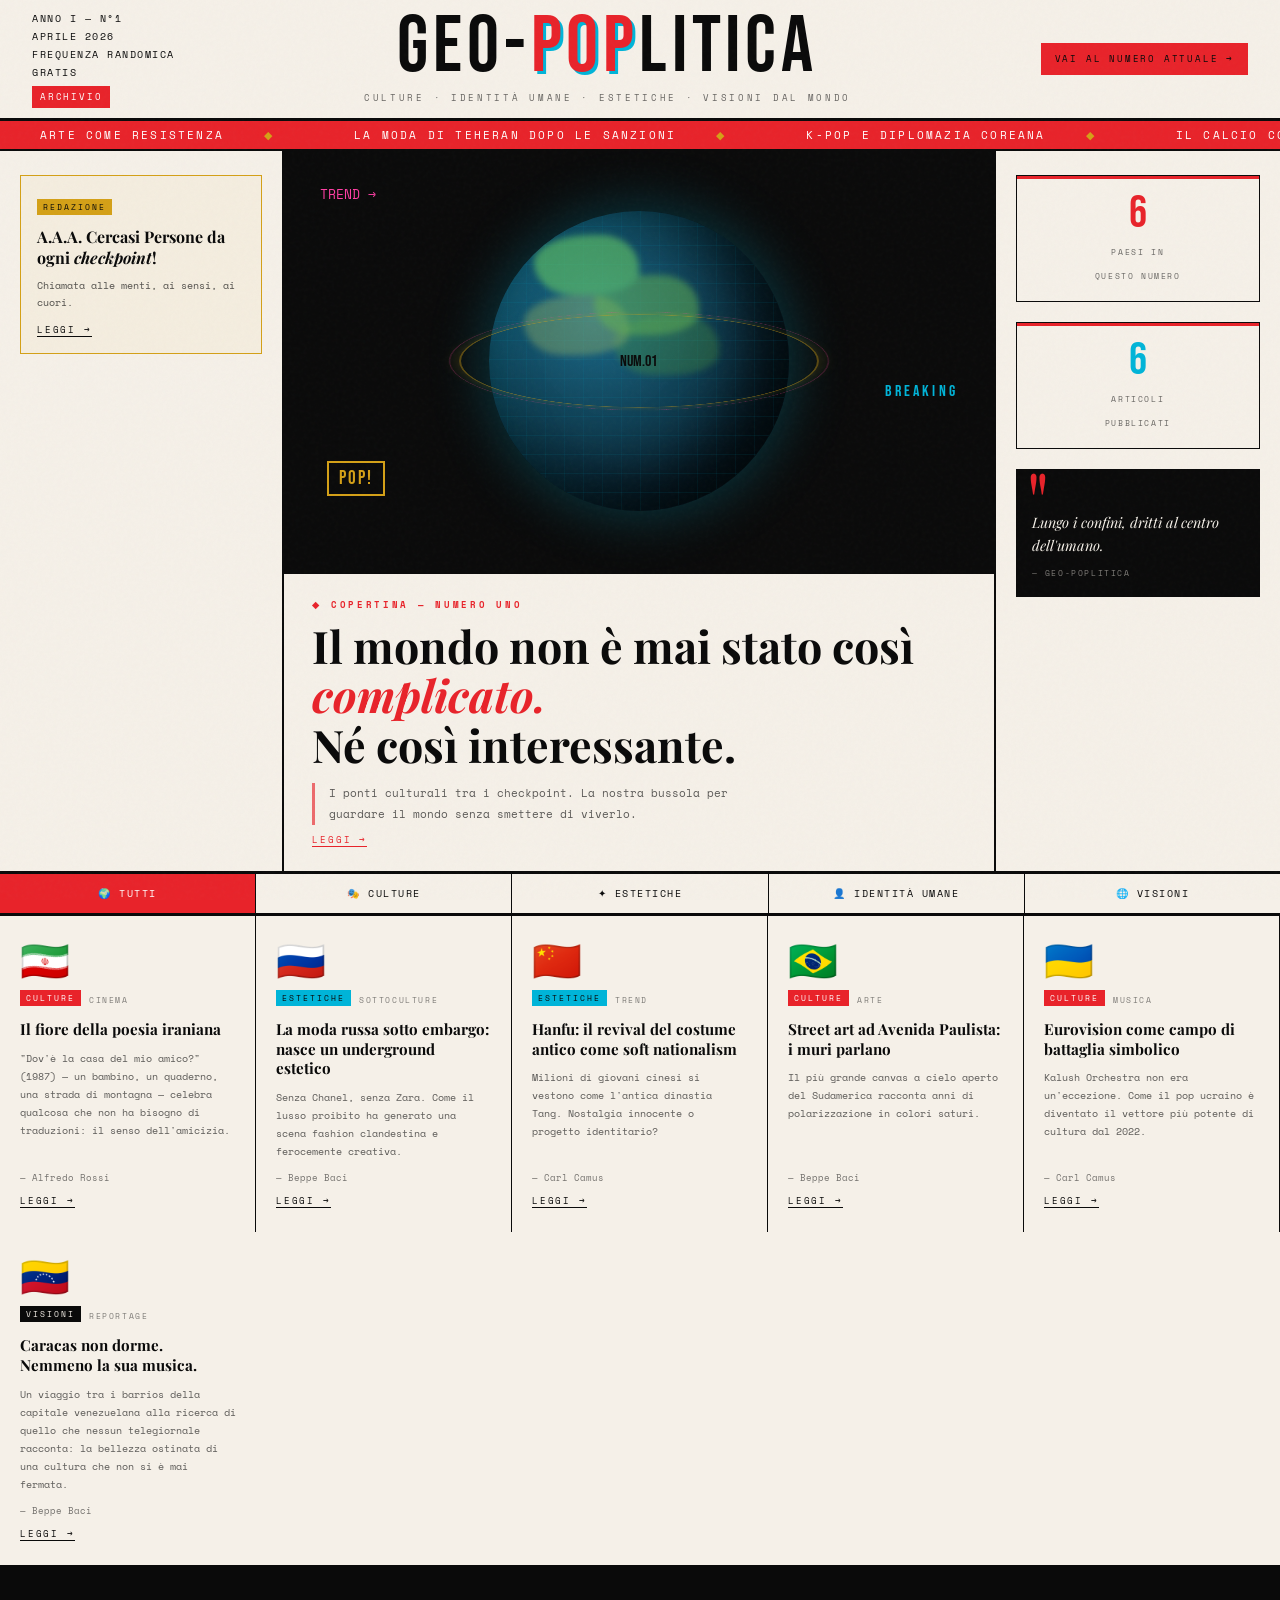
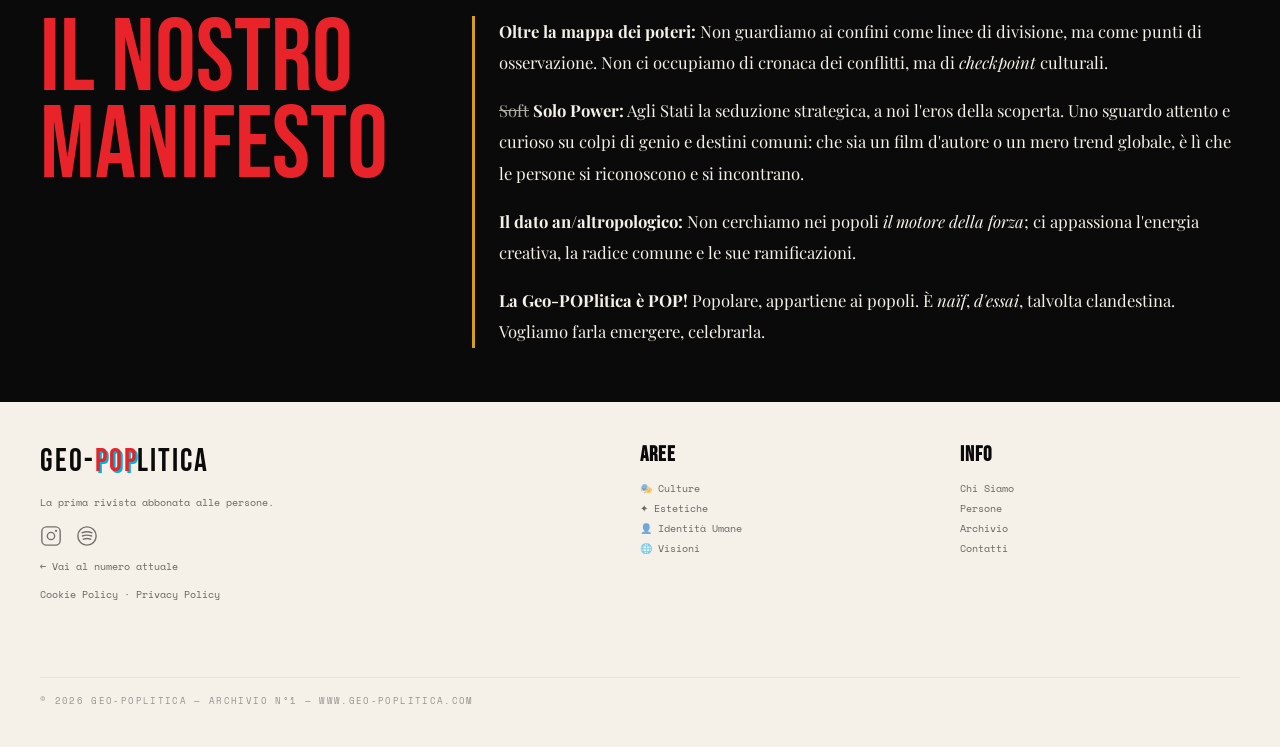
==== commit 64dcd428: "Update index.html" ====
--- a/archivio/numero-1/index.html
+++ b/archivio/numero-1/index.html
@@ -312,7 +312,7 @@
       <div class="stat-block"><span class="stat-num" style="color:var(--cyan)">6</span><span class="stat-label">Articoli<br>pubblicati</span></div>
       <div class="pullquote">
         <p>Lungo i confini, dritti al centro dell'umano.</p>
-        <cite>— La Redazione</cite>
+        <cite>— Geo-POPlitica</cite>
       </div>
     </aside>
   </main>
@@ -329,7 +329,7 @@
 
   <div class="mobile-pullquote">
     <p>Lungo i confini, dritti al centro dell'umano.</p>
-    <cite>— La Redazione</cite>
+    <cite>— Geo-POPlitica</cite>
   </div>
 
   <section class="manifesto">
@@ -394,7 +394,7 @@
     id:'n1-editoriale', paese:'🌍 Ovunque', categoria:'Redazione', sottocategoria:'Editoriale', autore:'Geo-POPlitica',
     titolo:'Il mondo non è mai stato così complicato. Né così interessante.',
     anteprima:'I ponti culturali tra i checkpoint. La nostra bussola per guardare il mondo senza smettere di viverlo.',
-    testo:`<p class="art-occhiello" style="font-family:'Playfair Display',serif;font-style:italic;opacity:0.65;border-left:3px solid #e8232a;padding-left:16px;margin-bottom:24px;">I ponti culturali tra i checkpoint. La nostra bussola per guardare il mondo senza smettere di viverlo.</p><p>Il mondo non è mai stato così complicato. Né così interessante.</p><p>Partiamo da questa contraddizione — e ne facciamo la nostra bussola. Geo-POPlitica nasce per chi vuole capire il mondo senza smettere di viverlo.</p><p>Il nostro scopo è mostrare la vasta gamma di sfumature del mondo alla luce degli eventi moderni — i ponti culturali tra i check point. Non prendiamo posizione sui conflitti. Usiamo gli eventi come fonte di luce per far emergere la creatività dei popoli, la loro bellezza, la loro irriducibile umanità.</p>`
+    testo:`<p class="art-occhiello" style="font-family:'Playfair Display',serif;font-style:italic;opacity:0.65;border-left:3px solid #e8232a;padding-left:16px;margin-bottom:24px;">I ponti culturali tra i checkpoint. La nostra bussola per guardare il mondo senza smettere di viverlo.</p><p>Questo è un esempio.</p>`
   },
   {
     id:'cercasi-collaboratori', paese:'🌍 Ovunque', categoria:'Redazione', sottocategoria:'Annunci', autore:'Geo-POPlitica',
@@ -402,12 +402,12 @@
     anteprima:'Chiamata alle menti, ai sensi, ai cuori.',
     testo:`<p class="art-occhiello" style="font-family:'Playfair Display',serif;font-style:italic;opacity:0.65;border-left:3px solid #e8232a;padding-left:16px;margin-bottom:24px;">Chiamata alle menti, ai sensi, ai cuori.</p>
 <p style="font-family:'Playfair Display',serif;font-size:1.05rem;line-height:1.9">Geo-POPlitica nasce come progetto collettivo. Cerchiamo persone che ne condividono l'urgenza e che amano scrivere, fotografare, disegnare, viaggiare e mostrare il proprio sguardo sul mondo.</p>
-<p style="font-family:'Playfair Display',serif;font-size:1.05rem;line-height:1.9">Parlaci un po' di te, condividi qualcosa di quello che fai tramite un link al tuo sito, blog o account social pubblico (non usare allegati), e raccontaci cosa ti piacerebbe realizzare.</p>
+<p style="font-family:'Playfair Display',serif;font-size:1.05rem;line-height:1.9">Parlaci un po' di te, condividi qualcosa di quello che fai tramite un link al tuo sito, blog o account social pubblico (non usare allegati), e facci sapere cosa ti piacerebbe realizzare. C'è un luogo sotto i riflettori dell'attualità che vorresti raccontare dalla tua angolazione?</p>
 <p style="font-family:'Playfair Display',serif;font-size:1.05rem;line-height:1.9">Abbiamo quattro aree tematiche tra cui muoverci con comodità. Ad esempio:</p>
 <p style="font-family:'Playfair Display',serif;font-size:1.05rem;line-height:1.9"><strong>1. Culture: patrimonio e nuove forme espressive.</strong><br>Dall'eredità delle grandi tradizioni artistico-culturali alle scene underground globali.<br> Hai visto qualcosa che ti ha colpito (un film, un concerto, una mostra) e sai perché conta? Questo è il posto giusto.</p>
 <p style="font-family:'Playfair Display',serif;font-size:1.05rem;line-height:1.9"><strong>2. Identità Umane: il volto.</strong><br>Ritratti d'autore, monografie, interviste: chi i luoghi li abita, li sogna e ci lega a loro.</p>
-<p style="font-family:'Playfair Display',serif;font-size:1.05rem;line-height:1.9"><strong>3. Estetiche: lo stile della strada.</strong><br>Il "gusto" di un'epoca, il trend del momento, il packaging dei 7-Eleven, le forme che verranno.</p>
-<p style="font-family:'Playfair Display',serif;font-size:1.05rem;line-height:1.9"><strong>4. Visioni dal Mondo: lo sguardo e il luogo.</strong><br>Racconti in prosa, reportage fotografici, atmosfere. Puoi portarci in un posto che conosci bene o che hai appena scoperto. Puoi mescolare i generi ed essere soggettivo.</p>
+<p style="font-family:'Playfair Display',serif;font-size:1.05rem;line-height:1.9"><strong>3. Estetiche: lo stile della strada.</strong><br>Il "gusto" di un'epoca, il trend del momento, le forme che verranno.<br> Sei interessato al ritorno dei vestiti tradizionali in Cina? Hai catalogato il packaging dei 7-Eleven in Giappone?</p>
+<p style="font-family:'Playfair Display',serif;font-size:1.05rem;line-height:1.9"><strong>4. Visioni dal Mondo: lo sguardo e il luogo.</strong><br>Racconti in prosa, reportage fotografici, atmosfere dal mondo. Puoi mescolare i generi ed essere soggettivo.</p>
 <p style="font-family:'Playfair Display',serif;font-size:1.05rem;line-height:1.9;font-style:italic">Le categorie sono confini che si mescolano tra loro, non sentirti in gabbia.</p>
 <p style="font-family:'Playfair Display',serif;font-size:1.05rem;line-height:1.9">Collaboriamo per passione e non per compenso, ma ci teniamo a farlo bene. Ci prendiamo il tempo di leggere tutto quello che riceviamo. Se tra di noi è colpo di fulmine, ti contatteremo.</p>
 <p>Scrivici: <a href="mailto:collaborazioni@geo-poplitica.com" class="btn-link" style="display:inline;padding:4px 10px;">collaborazioni@geo-poplitica.com</a></p>`
@@ -416,125 +416,88 @@
     id:'iran-kiarostami', paese:'🇮🇷 Iran', categoria:'Culture', sottocategoria:'Cinema', autore:'Alfredo Rossi',
     titolo:'Il fiore della poesia iraniana',
     anteprima:'"Dov\'è la casa del mio amico?" (1987) — un bambino, un quaderno, una strada di montagna — celebra qualcosa che non ha bisogno di traduzioni: il senso dell\'amicizia.',
-    testo:`<p class="art-occhiello" style="font-family:'Playfair Display',serif;font-style:italic;opacity:0.65;border-left:3px solid #e8232a;padding-left:16px;margin-bottom:24px;">Abbas Kiarostami è uno dei più grandi poeti del cinema mondiale. "Dov'è la casa del mio amico?" (1987) — un bambino, un quaderno, una strada di montagna — celebra qualcosa che non ha bisogno di traduzioni: il senso dell'amicizia.</p><p>Abbas Kiarostami è uno dei più grandi poeti del cinema mondiale. <em>Dov'è la casa del mio amico?</em> (1987) è un film che si porta dentro senza sforzo.</p><p>Un bambino ha preso per errore il quaderno del compagno di banco. Decide di restituirglielo. La strada è lunga, gli adulti non ascoltano, il sole tramonta.</p><p>Non c'è nessun messaggio politico esplicito. C'è un bambino che vuole bene al suo amico.</p><p><a href="https://youtu.be/5E9ImxdOz7s?is=X2TMFHY0qnOfWMDX" target="_blank" class="btn-link">▶ Guarda su YouTube →</a></p>`
+    testo:`<p class="art-occhiello" style="font-family:'Playfair Display',serif;font-style:italic;opacity:0.65;border-left:3px solid #e8232a;padding-left:16px;margin-bottom:24px;">Abbas Kiarostami è uno dei più grandi poeti del cinema mondiale. "Dov'è la casa del mio amico?" (1987) — un bambino, un quaderno, una strada di montagna — celebra qualcosa che non ha bisogno di traduzioni: il senso dell'amicizia.</p><p>Questo è un esempio.</p>`
   },
   {
     id:'russia-moda', paese:'🇷🇺 Russia', categoria:'Estetiche', sottocategoria:'Sottoculture', autore:'Beppe Baci',
     titolo:'La moda russa sotto embargo: nasce un underground estetico',
     anteprima:'Senza Chanel, senza Zara. Come il lusso proibito ha generato una scena fashion clandestina e ferocemente creativa.',
-    testo:`<p class="art-occhiello" style="font-family:'Playfair Display',serif;font-style:italic;opacity:0.65;border-left:3px solid #e8232a;padding-left:16px;margin-bottom:24px;">Senza Chanel, senza Zara. Come il lusso proibito ha generato una scena fashion clandestina e ferocemente creativa.</p><p>Quando i grandi marchi occidentali hanno chiuso i battenti in Russia, qualcosa di inaspettato è successo: non il vuoto, ma la creatività.</p><p>Una generazione di stilisti russi ha iniziato a guardare dentro — al folklore, all'avanguardia sovietica, alle nonne dei villaggi.</p>`
+    testo:`<p class="art-occhiello" style="font-family:'Playfair Display',serif;font-style:italic;opacity:0.65;border-left:3px solid #e8232a;padding-left:16px;margin-bottom:24px;">Senza Chanel, senza Zara. Come il lusso proibito ha generato una scena fashion clandestina e ferocemente creativa.</p><p>Questo è un esempio.</p>`
   },
   {
     id:'cina-hanfu', paese:'🇨🇳 Cina', categoria:'Estetiche', sottocategoria:'Trend', autore:'Carl Camus',
     titolo:'Hanfu: il revival del costume antico come soft nationalism',
     anteprima:'Milioni di giovani cinesi si vestono come l\'antica dinastia Tang. Nostalgia innocente o progetto identitario?',
-    testo:`<p class="art-occhiello" style="font-family:'Playfair Display',serif;font-style:italic;opacity:0.65;border-left:3px solid #e8232a;padding-left:16px;margin-bottom:24px;">Milioni di giovani cinesi si vestono come l'antica dinastia Tang. Nostalgia innocente o progetto identitario?</p><p>L'Hanfu — il costume tradizionale delle etnie Han — è diventato un fenomeno di massa. Community online con milioni di iscritti, festival, negozi dedicati.</p>`
+    testo:`<p class="art-occhiello" style="font-family:'Playfair Display',serif;font-style:italic;opacity:0.65;border-left:3px solid #e8232a;padding-left:16px;margin-bottom:24px;">Milioni di giovani cinesi si vestono come l'antica dinastia Tang. Nostalgia innocente o progetto identitario?</p><p>Questo è un esempio.</p>`
   },
   {
     id:'brasile-street-art', paese:'🇧🇷 Brasile', categoria:'Culture', sottocategoria:'Arte', autore:'Beppe Baci',
     titolo:'Street art ad Avenida Paulista: i muri parlano',
     anteprima:'Il più grande canvas a cielo aperto del Sudamerica racconta anni di polarizzazione in colori saturi.',
-    testo:`<p class="art-occhiello" style="font-family:'Playfair Display',serif;font-style:italic;opacity:0.65;border-left:3px solid #e8232a;padding-left:16px;margin-bottom:24px;">Il più grande canvas a cielo aperto del Sudamerica racconta anni di polarizzazione in colori saturi.</p><p>Avenida Paulista è il chilometro più denso del Brasile. E sui suoi muri, la storia recente del paese si racconta in colori acrilici.</p>`
+    testo:`<p class="art-occhiello" style="font-family:'Playfair Display',serif;font-style:italic;opacity:0.65;border-left:3px solid #e8232a;padding-left:16px;margin-bottom:24px;">Il più grande canvas a cielo aperto del Sudamerica racconta anni di polarizzazione in colori saturi.</p><p>Questo è un esempio.</p>`
   },
   {
     id:'ucraina-eurovision', paese:'🇺🇦 Ucraina', categoria:'Culture', sottocategoria:'Musica', autore:'Carl Camus',
     titolo:'Eurovision come campo di battaglia simbolico',
     anteprima:'Kalush Orchestra non era un\'eccezione. Come il pop ucraino è diventato il vettore più potente di cultura dal 2022.',
-    testo:`<p class="art-occhiello" style="font-family:'Playfair Display',serif;font-style:italic;opacity:0.65;border-left:3px solid #e8232a;padding-left:16px;margin-bottom:24px;">Kalush Orchestra non era un'eccezione. Come il pop ucraino è diventato il vettore più potente di cultura dal 2022.</p><p>Nel maggio 2022, la Kalush Orchestra saliva sul palco di Eurovision con un mix di hip-hop e musica folk ucraina. Vincevano con un margine storico.</p><p>La cultura non aspetta la pace per esistere. Spesso è esattamente il contrario.</p>`
+    testo:`<p class="art-occhiello" style="font-family:'Playfair Display',serif;font-style:italic;opacity:0.65;border-left:3px solid #e8232a;padding-left:16px;margin-bottom:24px;">Kalush Orchestra non era un'eccezione. Come il pop ucraino è diventato il vettore più potente di cultura dal 2022.</p><p>Questo è un esempio.</p>`
   },
   {
     id:'venezuela-caracas-reportage', paese:'🇻🇪 Venezuela', categoria:'Visioni', sottocategoria:'Reportage', autore:'Beppe Baci',
     titolo:'Caracas non dorme. Nemmeno la sua musica.',
     anteprima:'Un viaggio tra i barrios della capitale venezuelana alla ricerca di quello che nessun telegiornale racconta: la bellezza ostinata di una cultura che non si è mai fermata.',
-    testo:`
+    testo:`<p class="art-occhiello">Un viaggio tra i barrios della capitale venezuelana alla ricerca di quello che nessun telegiornale racconta: la bellezza ostinata di una cultura che non si è mai fermata.</p>
 <div class="reportage">
-
-<p class="art-occhiello">Un viaggio tra i barrios della capitale venezuelana alla ricerca di quello che nessun telegiornale racconta: la bellezza ostinata di una cultura che non si è mai fermata.</p>
-
-<div class="r-section-title">I. L'arrivo</div>
-
-<p>L'aereo atterra a Maiquetía alle tre di pomeriggio, quando il caldo è già una presenza fisica. L'aeroporto Simon Bolívar è un brulichio di carrelli, valigie tirate con lo spago, bambini che dormono sulle spalle dei padri. Fuori, Caracas aspetta in fondo alla montagna.</p>
-
+<div class="r-section-title">I. Questo è un esempio</div>
+<p>Questo è un esempio.</p>
 <div class="r-foto-dx">
-  <div class="r-testo">
-    <p>La strada che scende verso la città è una delle più cinematografiche del continente — tunnel, curve cieche, il mare azzurro che scompare alle spalle mentre davanti emergono i blocchi grigi del barrio La Vega, abbarbicati alla collina come se la gravità fosse solo un consiglio.</p>
-    <p>Il mio taxista si chiama Ramón. Guida da trent'anni. "Caracas è come un bolero," dice, "devi conoscerne il ritmo o ti perdi."</p>
-  </div>
+  <div class="r-testo"><p>Questo è un esempio.</p></div>
   <div class="r-foto-col">
-    <div class="r-foto-placeholder r-fp-caldo">foto: ramón al volante, caracas attraverso il finestrino</div>
-    <div class="r-foto-caption"><span>Ramón, tassista da trent'anni.</span><span>Foto: B. Baci</span></div>
-  </div>
-</div>
-
-<div class="r-section-title">II. Il Sistema</div>
-
-<div class="r-nota-margine">
-  <span class="r-nota-label">Da sapere</span>
-  <p>El Sistema fu fondato nel 1975 da José Antonio Abreu con undici bambini in un garage. Oggi conta oltre 400.000 allievi in tutto il Venezuela.</p>
-</div>
-
-<p>Ogni venezolano lo conosce. Il Sistema — il programma di orchestre giovanili fondato da José Antonio Abreu nel 1975 — è probabilmente la più grande storia di riscatto culturale del Novecento. Trecentomila bambini, centinaia di orchestre, sparsi in tutto il paese. Gustavo Dudamel è il suo figlio più famoso.</p>
-<p>Ma quello che i giornali non raccontano è che il Sistema non si è mai fermato. Neanche durante le crisi più dure, neanche quando gli stipendi degli insegnanti valevano meno di un caffè.</p>
-
-<div class="r-pullquote">
-  <p>Non suoniamo perché le cose vanno bene. Suoniamo perché le cose devono andare bene.</p>
-  <cite>— Maestro Luis Rodrigo, nucleo di Petare</cite>
-</div>
-
+    <div class="r-foto-placeholder r-fp-caldo">Questo è un esempio</div>
+    <div class="r-foto-caption"><span>Questo è un esempio.</span><span>Foto: Geo-POPlitica</span></div>
+  </div>
+</div>
+<div class="r-section-title">II. Questo è un esempio</div>
+<div class="r-nota-margine"><span class="r-nota-label">Da sapere</span><p>Questo è un esempio.</p></div>
+<p>Questo è un esempio.</p>
+<div class="r-pullquote"><p>Questo è un esempio.</p><cite>— Questo è un esempio</cite></div>
 <div class="r-foto-sx">
   <div class="r-foto-col">
-    <div class="r-foto-placeholder r-fp-scuro">foto: sala prove petare — bambini con violini</div>
-    <div class="r-foto-caption"><span>Nucleo di Petare, sala prove.</span><span>Foto: B. Baci</span></div>
-  </div>
-  <div class="r-testo">
-    <p>María José ha dodici anni e suona la viola nell'orchestra del nucleo di Petare — il barrio più grande di Caracas. Me la presentano in una sala prove che odora di umidità e resina.</p>
-    <p>Fuori, la città rumoreggia. Dentro, lei suona uno studio di Bartók con una concentrazione che fa quasi paura.</p>
-  </div>
-</div>
-
-<div class="r-section-title">III. Salsa, joropo e trap</div>
-
-<p>La notte a Caracas ha una sua logica. Il centro storico si svuota presto, ma i barrios si animano dopo le dieci. In una plaza di Chacao, un sound system spara reggaeton a volume industriale. A cento metri, una band suona joropo con un basso elettrico e una drum machine.</p>
-
+    <div class="r-foto-placeholder r-fp-scuro">Questo è un esempio</div>
+    <div class="r-foto-caption"><span>Questo è un esempio.</span><span>Foto: Geo-POPlitica</span></div>
+  </div>
+  <div class="r-testo"><p>Questo è un esempio.</p></div>
+</div>
+<div class="r-section-title">III. Questo è un esempio</div>
+<p>Questo è un esempio.</p>
 <div class="r-foto-feature">
-  <div class="r-foto-placeholder r-fp-scuro" style="height:340px">foto: sessione notturna a chacao — musicisti, luci, movimento</div>
+  <div class="r-foto-placeholder r-fp-scuro" style="height:340px">Questo è un esempio</div>
   <div class="r-foto-overlay">
-    <div class="r-overlay-title">La notte di Chacao: il joropo incontra l'elettronica</div>
-    <div class="r-overlay-caption"><span>Plaza Altamira, Chacao. Ore 23:00.</span><span>Foto: B. Baci</span></div>
-  </div>
-</div>
-
-<p>Questa è la cosa che stupisce di Caracas: non la crisi, che è reale e devastante, ma la capacità di tenere insieme mondi che altrove starebbero a distanza siderale. La tradizione e il moderno. Il colto e il popolare. Il lutto e la festa.</p>
-
-<div class="r-section-title">IV. I murales di Caracas</div>
-
+    <div class="r-overlay-title">Questo è un esempio</div>
+    <div class="r-overlay-caption"><span>Questo è un esempio.</span><span>Foto: Geo-POPlitica</span></div>
+  </div>
+</div>
+<p>Questo è un esempio.</p>
+<div class="r-section-title">IV. Questo è un esempio</div>
 <div class="r-foto-doppia">
   <div class="r-foto-item">
-    <div class="r-foto-placeholder r-fp-verde" style="height:200px">foto: murale di san agustín</div>
-    <div class="r-foto-caption"><span>Murale di San Agustín. Autore anonimo.</span><span>B. Baci</span></div>
+    <div class="r-foto-placeholder r-fp-verde" style="height:200px">Questo è un esempio</div>
+    <div class="r-foto-caption"><span>Questo è un esempio.</span><span>Geo-POPlitica</span></div>
   </div>
   <div class="r-foto-item">
-    <div class="r-foto-placeholder r-fp-caldo" style="height:200px">foto: dettaglio murale — volti e mani</div>
-    <div class="r-foto-caption"><span>Dettaglio. Pennellate larghe, colori saturi.</span><span>B. Baci</span></div>
-  </div>
-</div>
-
-<p>In un vicolo di San Agustín, un murale lungo venti metri raffigura una festa: tamburi, danza, cibo, bambini che corrono. È bello in modo disarmante. Chi l'ha dipinto non ha lasciato il nome. Non importa — il quartiere è il suo nome.</p>
-
-<div class="r-section-title">V. La partenza</div>
-
+    <div class="r-foto-placeholder r-fp-caldo" style="height:200px">Questo è un esempio</div>
+    <div class="r-foto-caption"><span>Questo è un esempio.</span><span>Geo-POPlitica</span></div>
+  </div>
+</div>
+<p>Questo è un esempio.</p>
+<div class="r-section-title">V. Questo è un esempio</div>
 <div class="r-foto-dx">
-  <div class="r-testo">
-    <p>Quando riparto, all'alba, la città è già sveglia. Un fruttivendolo sistema le sue manghe in piramide perfetta. Dalla finestra aperta di un palazzo, qualcuno suona la tromba.</p>
-    <p>Non so se suona per mestiere, per gioia, per abitudine o per necessità. Probabilmente tutte e quattro le cose insieme.</p>
-    <p>Caracas non dorme. E la sua musica nemmeno.</p>
-  </div>
+  <div class="r-testo"><p>Questo è un esempio.</p></div>
   <div class="r-foto-col">
-    <div class="r-foto-placeholder r-fp-cielo" style="height:220px">foto: alba su caracas — fruttivendolo, luce bassa</div>
-    <div class="r-foto-caption"><span>Alba su Caracas. Ore 5:40.</span><span>Foto: B. Baci</span></div>
-  </div>
-</div>
-
+    <div class="r-foto-placeholder r-fp-cielo" style="height:220px">Questo è un esempio</div>
+    <div class="r-foto-caption"><span>Questo è un esempio.</span><span>Foto: Geo-POPlitica</span></div>
+  </div>
+</div>
 </div>`
   }
 ];
